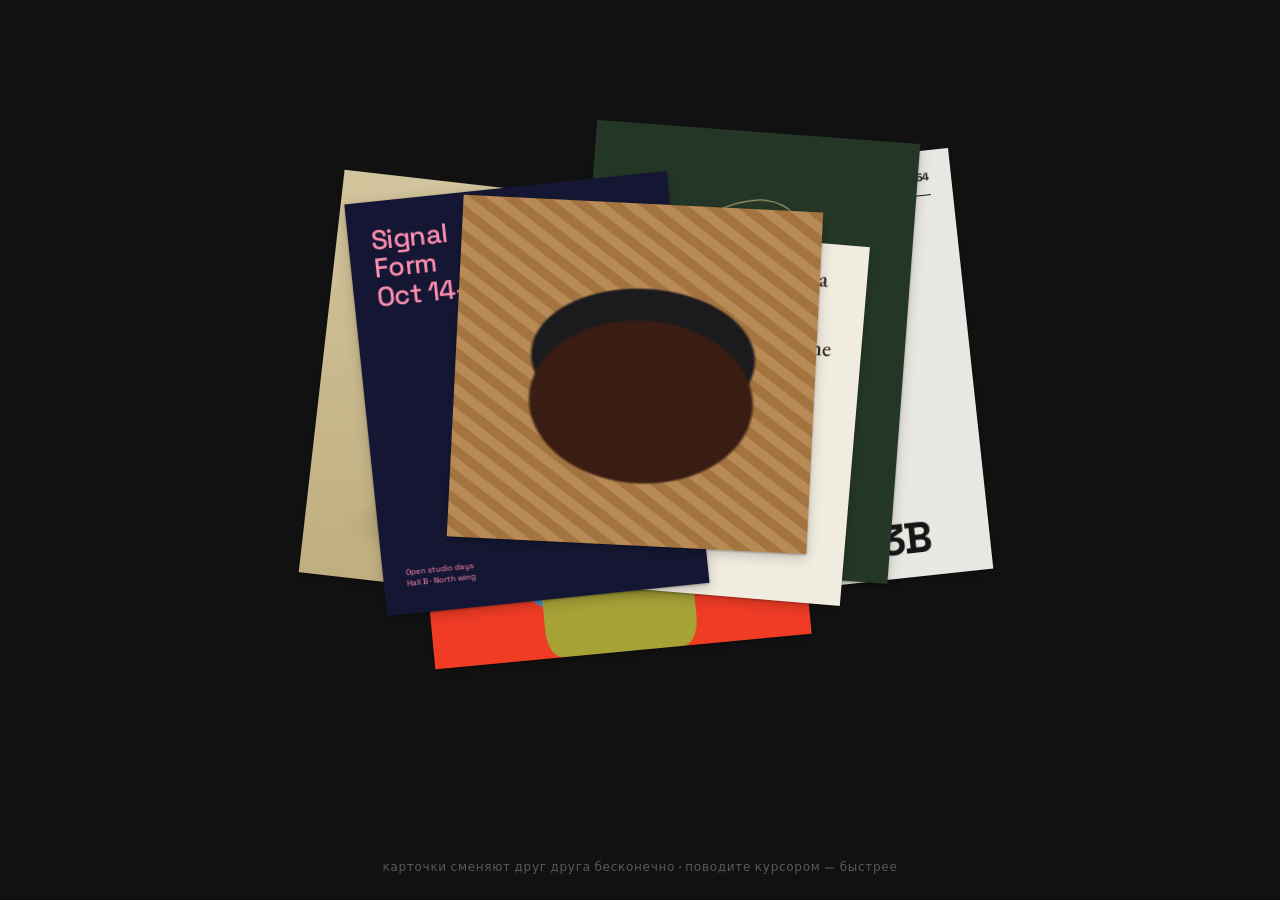
==== card-pile/index.html @ bc67070d "Куча карточек: бесконечное накладывание сверху по второму референсу Co-Authored-By: Claude Opus 5.5 " ====
<!doctype html>
<html lang="ru">
<head>
<meta charset="utf-8">
<meta name="viewport" content="width=device-width, initial-scale=1">
<title>Куча карточек</title>
<link rel="preconnect" href="https://fonts.googleapis.com">
<link rel="preconnect" href="https://fonts.gstatic.com" crossorigin>
<link href="https://fonts.googleapis.com/css2?family=EB+Garamond:wght@500&family=Space+Grotesk:wght@500;700&display=swap" rel="stylesheet">
<link rel="stylesheet" href="styles.css">
</head>
<body>
  <main class="stage" id="stage" aria-label="Бесконечно пополняемая куча карточек">
    <div class="pile" id="pile"></div>
  </main>
  <p class="hint">карточки сменяют друг друга бесконечно · поводите курсором — быстрее</p>
  <script src="script.js"></script>
</body>
</html>
---- card-pile/styles.css ----
:root {
  --bg: #111112;
  --S: 100vh;              /* масштабная единица: высота кадра референса (474px) */
}

* { box-sizing: border-box; }

html, body {
  margin: 0;
  height: 100%;
  background: var(--bg);
  overflow: hidden;
}

.stage {
  position: fixed;
  inset: 0;
  user-select: none;
}

/* Центр кучи */
.pile {
  position: absolute;
  left: 50%;
  top: 46%;
  width: 0;
  height: 0;
}

.card {
  position: absolute;
  left: 0;
  top: 0;
  overflow: hidden;
  backface-visibility: hidden;
  box-shadow: 0 1px 2px rgba(0, 0, 0, 0.3), 0 4px 12px rgba(0, 0, 0, 0.2);
}

.hint {
  position: fixed;
  left: 16px;
  right: 16px;
  bottom: 24px;
  margin: 0;
  text-align: center;
  font: 500 12px/1.3 "Space Grotesk", system-ui, sans-serif;
  letter-spacing: 0.06em;
  color: rgba(255, 255, 255, 0.3);
  pointer-events: none;
}

/* ---------- Оформление карточек (плейсхолдеры: CSS-графика) ---------- */

.art { position: absolute; inset: 0; }

/* Бумажный постер с лампой */
.lamp {
  background: #e9e7e1;
  color: #161616;
  font-family: "Space Grotesk", system-ui, sans-serif;
}
.lamp .head {
  position: absolute;
  left: 6%; right: 6%; top: 4.5%;
  display: flex;
  justify-content: space-between;
  font-size: calc(var(--S) * 0.012);
  font-weight: 700;
  padding-bottom: 3%;
  border-bottom: 1px solid #161616;
}
.lamp .bulb {
  position: absolute;
  left: 50%; top: 22%;
  width: 34%; height: 40%;
  transform: translateX(-50%);
  border-radius: 48% 48% 44% 44% / 58% 58% 42% 42%;
  background:
    repeating-linear-gradient(180deg, rgba(120, 90, 40, 0.12) 0 6%, transparent 6% 12%),
    radial-gradient(60% 60% at 45% 40%, #fbf1cf, #e0cc93);
}
.lamp .legs {
  position: absolute;
  left: 50%; top: 62%;
  width: 24%; height: 14%;
  transform: translateX(-50%);
  background:
    linear-gradient(100deg, transparent 47%, #444 47% 50%, transparent 50%),
    linear-gradient(80deg, transparent 50%, #444 50% 53%, transparent 53%);
}
.lamp .title {
  position: absolute;
  left: 6%; bottom: 4%;
  font-size: calc(var(--S) * 0.048);
  font-weight: 700;
  letter-spacing: -0.04em;
  line-height: 1;
}

/* Постер конференции с градиентным свечением */
.glow {
  background:
    radial-gradient(38% 30% at 55% 58%, #ff9ab8 0%, #ff5f8f 25%, rgba(70, 70, 255, 0.7) 55%, rgba(20, 22, 60, 0) 80%),
    #141633;
  color: #ff8fb0;
  font-family: "Space Grotesk", system-ui, sans-serif;
  font-weight: 500;
}
.glow .t {
  position: absolute;
  left: 7%; top: 6%;
  font-size: calc(var(--S) * 0.03);
  line-height: 1.05;
  letter-spacing: -0.02em;
}
.glow .f {
  position: absolute;
  left: 7%; bottom: 6%;
  font-size: calc(var(--S) * 0.009);
  line-height: 1.4;
  opacity: 0.8;
}

/* Голубая плашка-логотип */
.mono {
  background: #b9e0f7;
  color: #0d0d0d;
  font-family: "Space Grotesk", system-ui, sans-serif;
  font-weight: 700;
  display: grid;
  place-items: center;
  align-content: center;
  gap: 4%;
}
.mono b {
  font-size: calc(var(--S) * 0.075);
  letter-spacing: -0.07em;
  line-height: 0.8;
  text-shadow: 0 -0.12em 0 #7f9fb5;
}
.mono small {
  font-size: calc(var(--S) * 0.009);
  font-weight: 500;
}

/* Тёплое «фото» с фигурой */
.sit {
  background:
    radial-gradient(9% 9% at 46% 30%, #1d130d 0 96%, transparent 100%),
    radial-gradient(22% 28% at 50% 58%, #2a1b12 0 96%, transparent 100%),
    radial-gradient(40% 10% at 50% 86%, rgba(60, 45, 20, 0.35), transparent),
    linear-gradient(180deg, #d2c49c, #bfae7f);
}

/* Тёмно-зелёный постер с кремовой надписью */
.night {
  background: #243726;
  color: #f2dc9c;
  font-family: "Space Grotesk", system-ui, sans-serif;
  font-weight: 700;
}
.night .doodle {
  position: absolute;
  left: 30%; top: 16%;
  width: 36%; height: 20%;
  border: 1.5px solid rgba(242, 220, 156, 0.7);
  border-radius: 60% 40% 55% 45%;
  transform: rotate(-14deg);
}
.night .w {
  position: absolute;
  left: 50%; top: 58%;
  transform: translate(-50%, -50%) rotate(-8deg);
  font-size: calc(var(--S) * 0.07);
  line-height: 0.82;
  letter-spacing: -0.03em;
  text-align: center;
  white-space: nowrap;
}

/* Кремовая карточка с текстом */
.note {
  background: #f1ece0;
  color: #2b2118;
  font-family: "EB Garamond", Georgia, serif;
  font-weight: 500;
  padding: 9% 9%;
  font-size: calc(var(--S) * 0.025);
  line-height: 1.02;
  letter-spacing: -0.01em;
}

/* Красная карточка с синим кругом и фигурой */
.red {
  background: #f03b25;
}
.red::before {
  content: "";
  position: absolute;
  left: 12%; top: 8%;
  width: 76%; height: 84%;
  border-radius: 50%;
  background: #3f8fc9;
}
.red::after {
  content: "";
  position: absolute;
  left: 30%; top: 22%;
  width: 40%; height: 78%;
  border-radius: 45% 45% 10% 10%;
  background:
    radial-gradient(36% 22% at 50% 22%, #f6d9cc 0 96%, transparent 100%),
    radial-gradient(60% 28% at 50% 12%, #1c1c1c 0 96%, transparent 100%),
    linear-gradient(180deg, transparent 0 40%, #a7a236 40%);
}

/* Миска на циновке */
.bowl {
  background:
    radial-gradient(34% 26% at 52% 58%, #3a1d12 0 90%, transparent 93%),
    radial-gradient(34% 22% at 52% 45%, #1b1b1d 0 90%, transparent 93%),
    radial-gradient(8% 7% at 38% 48%, #f2b91d 0 90%, transparent 100%),
    radial-gradient(8% 7% at 66% 50%, #f2b91d 0 90%, transparent 100%),
    repeating-linear-gradient(35deg, #b88a55 0 2%, #a3743f 2% 4%);
}

/* Чёрная пластинка */
.side {
  background: #0e0e0e;
  color: #f4f4f4;
  font-family: "Space Grotesk", system-ui, sans-serif;
  font-weight: 700;
  display: grid;
  place-items: center;
}
.side::before {
  content: "";
  position: absolute;
  left: 50%; top: 50%;
  width: 78%; aspect-ratio: 1;
  transform: translate(-50%, -50%);
  border-radius: 50%;
  border: 2px solid rgba(255, 255, 255, 0.85);
}
.side b {
  position: relative;
  font-size: calc(var(--S) * 0.05);
  line-height: 0.86;
  letter-spacing: -0.05em;
  text-align: center;
}

/* Оранжевая подушка с жёлтой наклейкой */
.cushion {
  background:
    radial-gradient(70% 50% at 50% 70%, #ff7a3d, #e5541f);
}
.cushion::before {
  content: "";
  position: absolute;
  left: 0; right: 0; top: 0;
  height: 44%;
  background: #f4f3ef;
}
.cushion .tag {
  position: absolute;
  left: 34%; top: 30%;
  width: 36%; height: 40%;
  background: #f5e42b;
  transform: rotate(-12deg);
  display: grid;
  place-items: center;
  font: 700 calc(var(--S) * 0.03) / 0.9 "Space Grotesk", system-ui, sans-serif;
  letter-spacing: -0.05em;
  color: #111;
  text-align: center;
}

/* Хлебная фактура */
.crumb {
  background:
    radial-gradient(circle at 30% 30%, rgba(255, 230, 190, 0.5) 0 4%, transparent 5%),
    radial-gradient(circle at 70% 60%, rgba(255, 230, 190, 0.45) 0 5%, transparent 6%),
    radial-gradient(circle at 45% 80%, rgba(90, 40, 10, 0.4) 0 4%, transparent 5%),
    linear-gradient(160deg, #c9864a, #8e4b22);
}

/* Горы */
.hills {
  background:
    linear-gradient(160deg, transparent 0 55%, #5d6d78 55%) bottom / 100% 60% no-repeat,
    linear-gradient(20deg, transparent 0 50%, #7e8f99 50%) bottom / 100% 70% no-repeat,
    linear-gradient(180deg, #c9d6de, #e8ecee);
}
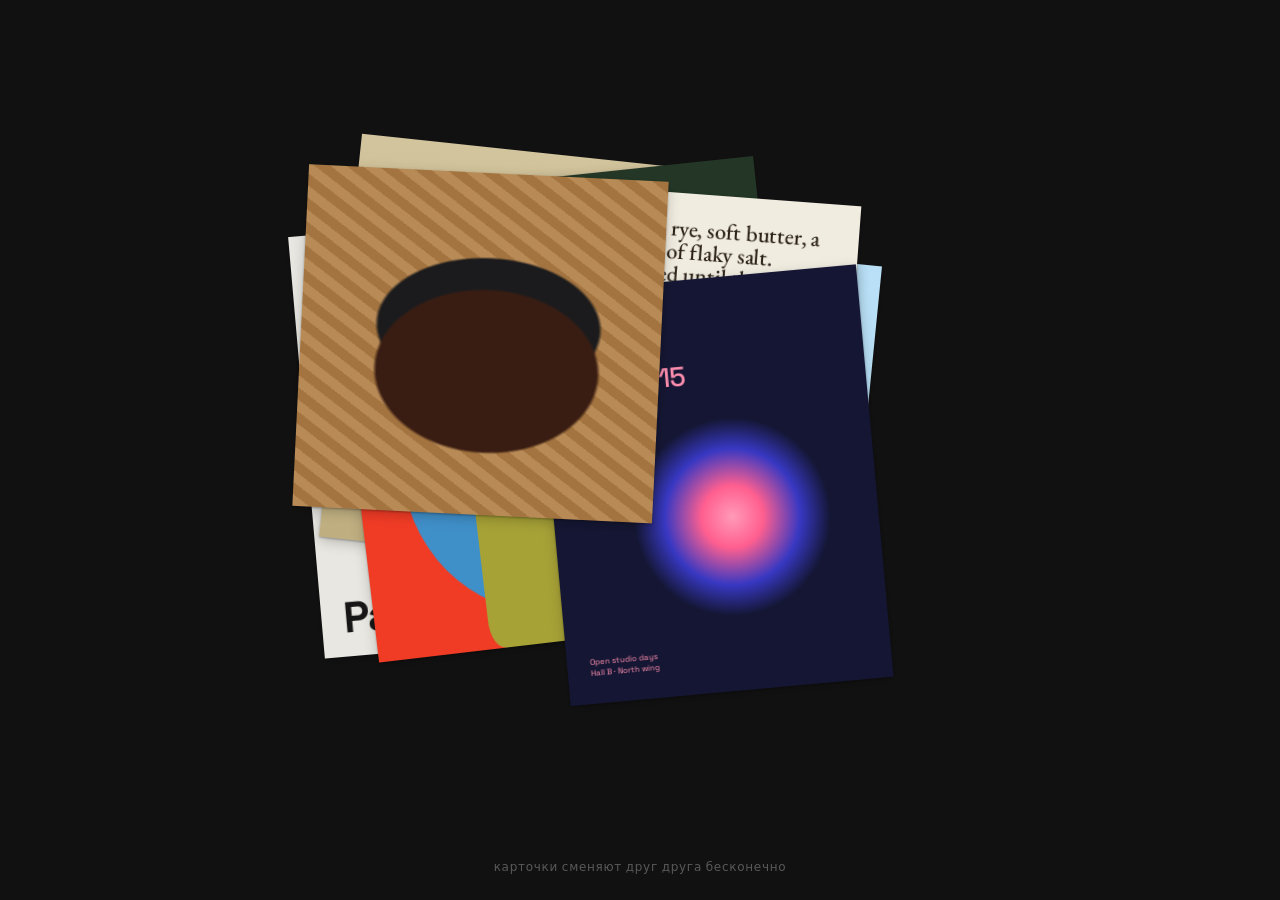
==== commit 56f6ed11: "Куча: убрать реакцию на курсор Co-Authored-By: Claude Opus 5.5 <noreply@anthropic.com> Claude-Sessio" ====
--- a/card-pile/index.html
+++ b/card-pile/index.html
@@ -13,7 +13,7 @@
   <main class="stage" id="stage" aria-label="Бесконечно пополняемая куча карточек">
     <div class="pile" id="pile"></div>
   </main>
-  <p class="hint">карточки сменяют друг друга бесконечно · поводите курсором — быстрее</p>
+  <p class="hint">карточки сменяют друг друга бесконечно</p>
   <script src="script.js"></script>
 </body>
 </html>
